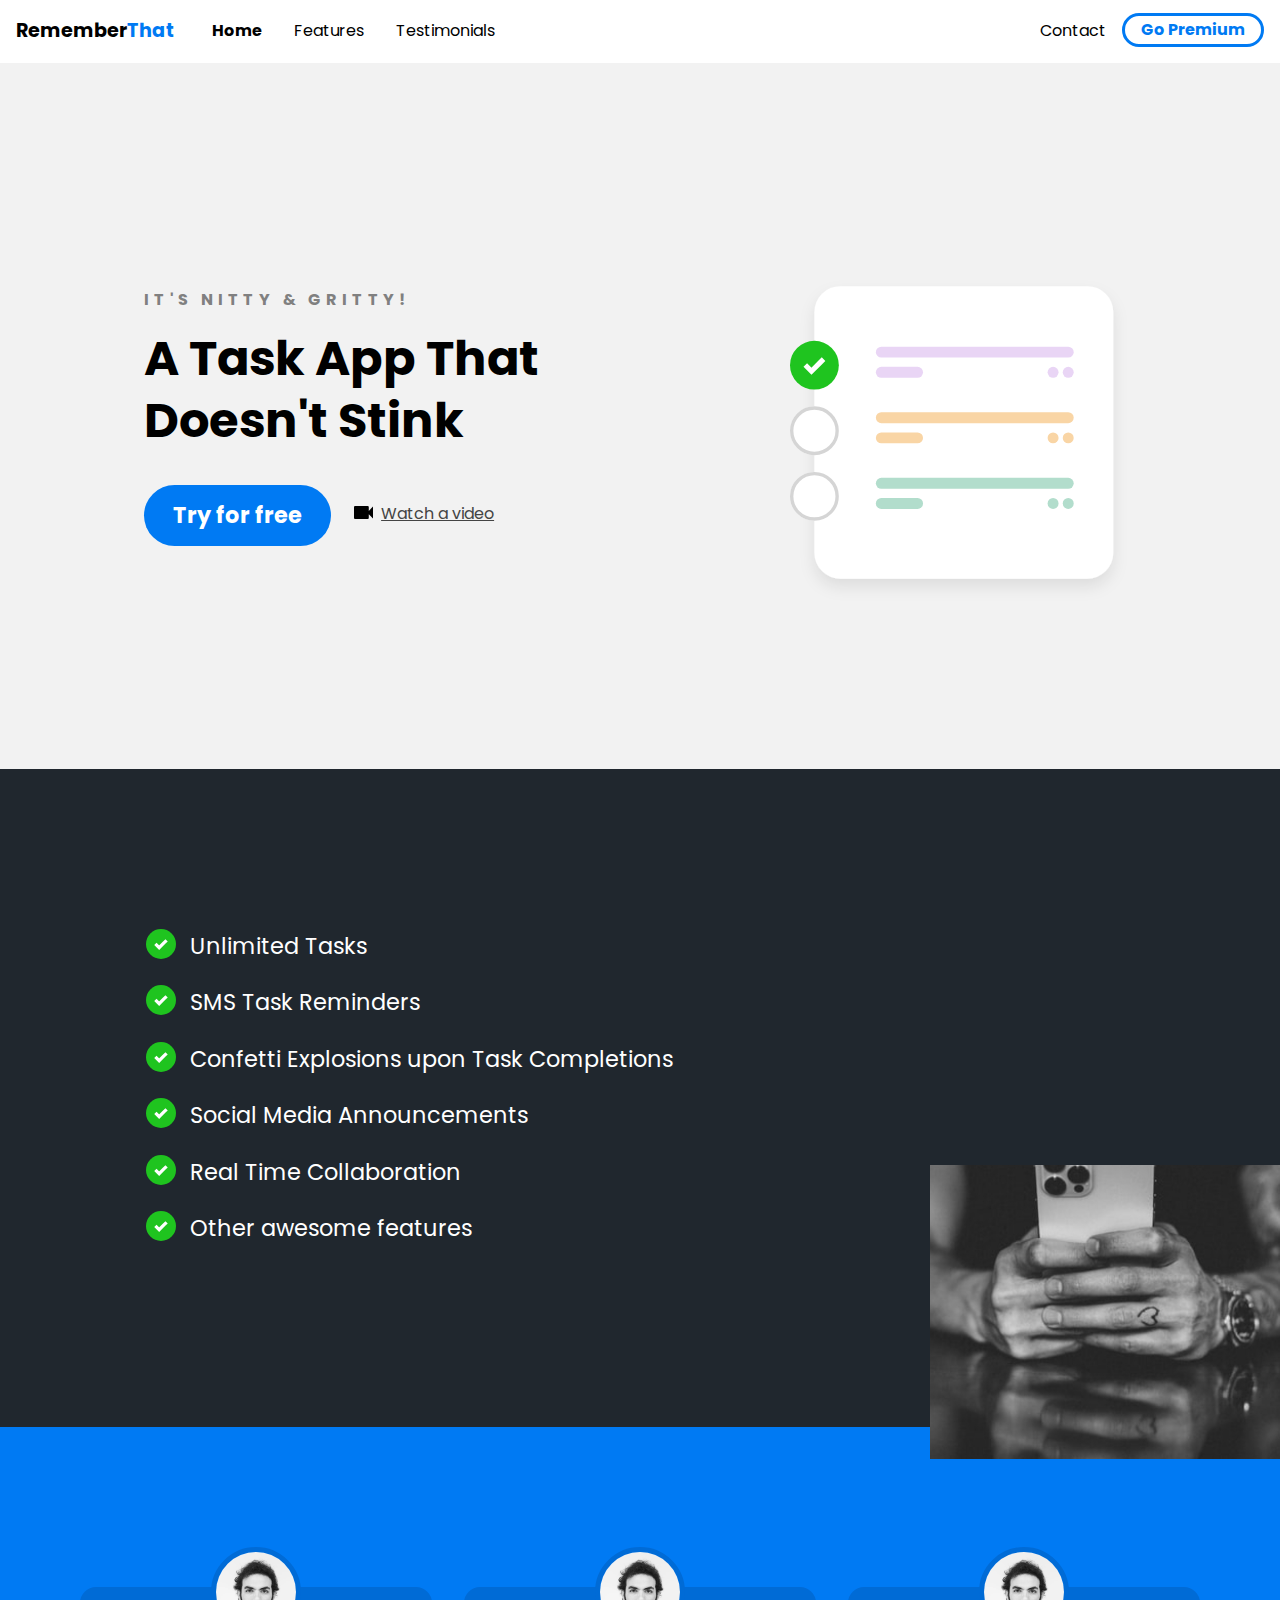
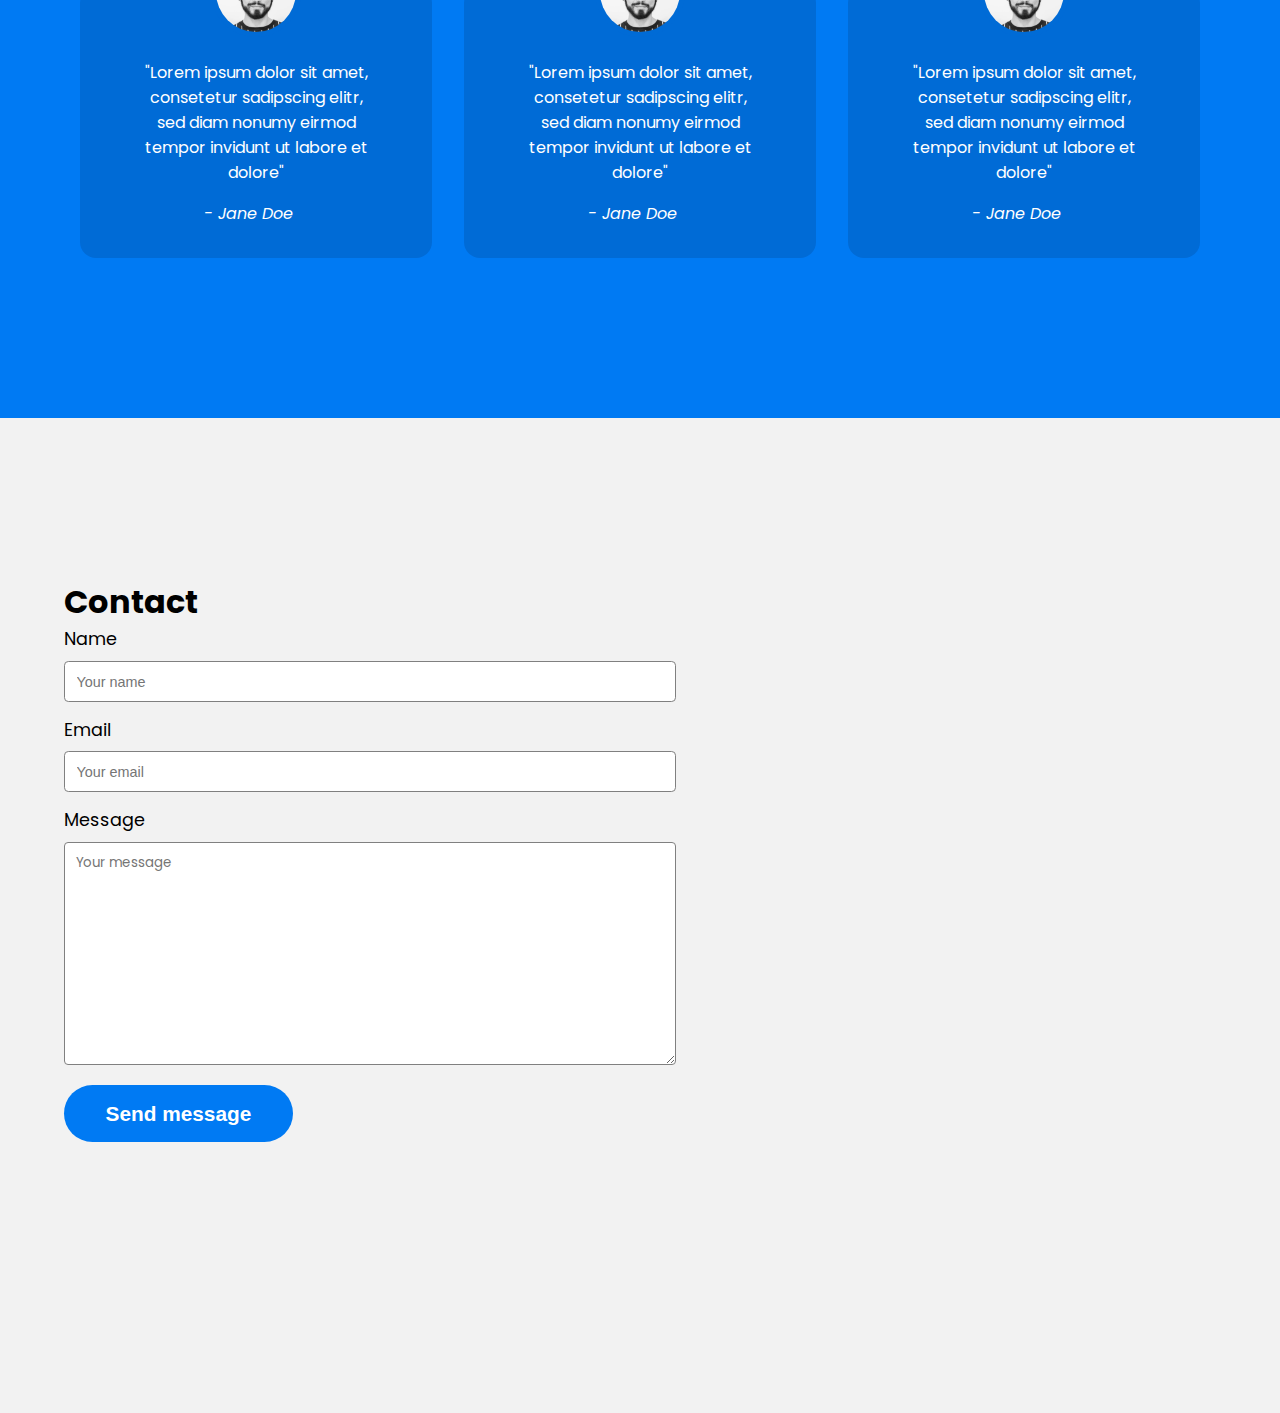
==== index.html @ ca116487 "Update src and href in html file" ====
<!DOCTYPE html>
<html lang="en">
  <head>
    <meta charset="UTF-8" />
    <meta http-equiv="X-UA-Compatible" content="IE=edge" />
    <meta name="viewport" content="width=device-width, initial-scale=1.0" />
    <title>JavaScript Simple Applications</title>
    <link rel="stylesheet" href="assets/css/style.css" />
  </head>
  <body>
    <div class="navbar">
      <div class="container">
        <a href="#" class="logo">Remember<span>That</span></a>

        <img
          src="assets/icons/menu.svg"
          alt="menu"
          id="mobile-cta"
          class="mobile-menu"
        />

        <nav>
          <img
            src="assets/icons/exit.svg"
            alt="close"
            id="mobile-exit"
            class="mobile-menu-exit"
          />

          <ul class="primary-nav">
            <li class="current"><a href="#">Home</a></li>
            <li><a href="#features">Features</a></li>
            <li><a href="#testimonials">Testimonials</a></li>
          </ul>

          <ul class="secondary-nav">
            <li><a href="#contact">Contact</a></li>
            <li class="go-premium-cta"><a href="#">Go Premium</a></li>
          </ul>
        </nav>
      </div>
    </div>

    <section class="hero">
      <div class="container">
        <div class="left-col">
          <p class="subhead">It's Nitty &amp; Gritty!</p>
          <h1>A Task App That Doesn't Stink</h1>

          <div class="hero-cta">
            <a href="#" class="primary-cta">Try for free</a>
            <a href="#" class="watch-video-cta">
              <img src="assets/icons/watch.svg" alt="Watch a video" />Watch a
              video
            </a>
          </div>
        </div>

        <img
          src="assets/icons/illustration.svg"
          alt="Illustration"
          class="hero-img"
        />
      </div>
    </section>

    <section class="features-section" id="features">
      <div class="container">
        <ul class="features-list">
          <li>Unlimited Tasks</li>
          <li>SMS Task Reminders</li>
          <li>Confetti Explosions upon Task Completions</li>
          <li>Social Media Announcements</li>
          <li>Real Time Collaboration</li>
          <li>Other awesome features</li>
        </ul>

        <img src="assets/images/holding-phone.jpg" alt="Man holding phone" />
      </div>
    </section>

    <section class="testimonials-section" id="testimonials">
      <div class="container">
        <ul>
          <li>
            <img src="assets/images/person.jpg" alt="Person" />
            <blockquote>
              "Lorem ipsum dolor sit amet, consetetur sadipscing elitr, sed diam
              nonumy eirmod tempor invidunt ut labore et dolore"
            </blockquote>
            <cite>- Jane Doe</cite>
          </li>
          <li>
            <img src="assets/images/person.jpg" alt="Person" />
            <blockquote>
              "Lorem ipsum dolor sit amet, consetetur sadipscing elitr, sed diam
              nonumy eirmod tempor invidunt ut labore et dolore"
            </blockquote>
            <cite>- Jane Doe</cite>
          </li>
          <li>
            <img src="assets/images/person.jpg" alt="Person" />
            <blockquote>
              "Lorem ipsum dolor sit amet, consetetur sadipscing elitr, sed diam
              nonumy eirmod tempor invidunt ut labore et dolore"
            </blockquote>
            <cite>- Jane Doe</cite>
          </li>
        </ul>
      </div>
    </section>

    <section class="contact-section" id="contact">
      <div class="container">
        <div class="contact-left">
          <h2>Contact</h2>

          <form action="javascript:void(0)">
            <label for="name">Name</label>
            <input type="text" id="name" name="name" placeholder="Your name" />

            <label for="email">Email</label>
            <input
              type="email"
              id="email"
              name="email"
              placeholder="Your email"
            />

            <label for="message">Message</label>
            <textarea
              id="message"
              name="message"
              cols="30"
              rows="10"
              placeholder="Your message"
            ></textarea>

            <input
              type="submit"
              class="send-message-cta"
              value="Send message"
            />
          </form>
        </div>
        <div class="contact-right">
          <iframe
            src="https://www.google.com/maps/embed?pb=!1m18!1m12!1m3!1d63429.66620103052!2d106.92490069050626!3d-6.476750915799924!2m3!1f0!2f0!3f0!3m2!1i1024!2i768!4f13.1!3m3!1m2!1s0x2e69bfb4b9d3383b%3A0xae77319798b605c8!2sKelapa%20Nunggal%2C%20Kec.%20Klapanunggal%2C%20Kabupaten%20Bogor%2C%20Jawa%20Barat!5e0!3m2!1sid!2sid!4v1647933913876!5m2!1sid!2sid"
            width="600"
            height="450"
            style="border: 0"
            allowfullscreen=""
            loading="lazy"
          ></iframe>
        </div>
      </div>
    </section>

    <script>
      const mobileBtn = document.getElementById("mobile-cta"),
        nav = document.querySelector("nav"),
        mobileBtnExit = document.getElementById("mobile-exit");

      mobileBtn.addEventListener("click", () => {
        nav.classList.add("menu-btn");
      });
      mobileBtnExit.addEventListener("click", () => {
        nav.classList.remove("menu-btn");
      });
    </script>
  </body>
</html>
---- assets/css/style.css ----
@import url("https://fonts.googleapis.com/css2?family=Poppins:wght@400;700&display=swap");
:root {
  --primary-color: #007af3;
  --primary-bg: #f2f2f2;
  --secondary-bg: #20272e;
  --font-family: "Poppins", sans-serif;
}

body {
  background: var(--primary-bg);
  margin: 0;
  font-family: var(--font-family);
}

h2 {
  font-size: 2em;
  margin: 0;
}

a {
  color: #444444;
}

ul {
  list-style-type: none;
  padding: 0;
  margin: 0;
}

section {
  padding: 4em 1em;
}

iframe {
  width: 100%;
  height: 300px;
}

.navbar {
  background: white;
  padding: 1em;
}

.navbar .container {
  display: -webkit-box;
  display: -ms-flexbox;
  display: flex;
  place-content: space-between;
}

.navbar .logo {
  text-decoration: none;
  font-weight: bold;
  color: black;
  font-size: 1.2em;
}

.navbar .logo span {
  color: var(--primary-color);
}

.navbar nav {
  display: none;
  position: fixed;
  z-index: 9999;
  width: 66%;
  right: 0;
  top: 0;
  background: var(--secondary-bg);
  height: 100vh;
  padding: 1em;
}

.navbar nav ul.primary-nav {
  margin-top: 5em;
}

.navbar nav li a {
  color: white;
  text-decoration: none;
  display: block;
  padding: 0.5em;
  font-size: 1.2em;
  text-align: right;
}

.navbar nav li a:hover {
  font-weight: bold;
}

.navbar nav.menu-btn {
  display: block;
}

.navbar .mobile-menu {
  cursor: pointer;
}

.navbar .mobile-menu-exit {
  float: right;
  cursor: pointer;
}

.hero {
  text-align: center;
}

.left-col .subhead {
  text-transform: uppercase;
  font-weight: bold;
  color: gray;
  letter-spacing: 0.3em;
  font-size: 0.9em;
}

.left-col h1 {
  font-size: 2em;
  line-height: 1.3em;
  margin-top: 0.2em;
}

.left-col .primary-cta {
  background: var(--primary-color);
  color: white;
  text-decoration: none;
  padding: 0.6em 1.3em;
  font-size: 1.2em;
  font-weight: bold;
  border-radius: 5em;
  display: inline-block;
}

.left-col .watch-video-cta {
  display: block;
  margin-top: 1em;
}

.left-col .watch-video-cta img {
  margin-right: 0.5em;
  height: 13px;
}

.hero-img {
  width: 70%;
  margin-top: 3em;
}

section.features-section {
  background: var(--secondary-bg);
  color: white;
}

ul.features-list {
  margin: 0;
  padding-left: 0.1em;
  display: -ms-grid;
  display: grid;
  -ms-grid-columns: (minmax(15rem, 1fr))[auto-fit];
      grid-template-columns: repeat(auto-fit, minmax(15rem, 1fr));
}

ul.features-list li {
  font-size: 1em;
  margin-bottom: 1em;
  margin-left: 2em;
  position: relative;
}

ul.features-list li::before {
  content: "";
  left: -2em;
  position: absolute;
  width: 15px;
  height: 15px;
  background-image: url("../icons/bullet.svg");
  background-size: contain;
  margin-right: 0.5em;
  margin-top: 0.25em;
}

.features-section img {
  display: none;
}

.testimonials-section {
  background: var(--primary-color);
  color: white;
}

.testimonials-section li {
  background: #006bd6;
  text-align: center;
  padding: 2em 1em;
  width: 80%;
  margin: 0 auto 5em auto;
  border-radius: 1em;
  font-size: 0.9em;
}

.testimonials-section li blockquote {
  margin: 0;
}

.testimonials-section li cite {
  margin-left: -1em;
}

.testimonials-section li img {
  width: 5em;
  height: 5em;
  border: 5px solid #006bd6;
  border-radius: 50%;
  margin-top: -4.5em;
}

.testimonials-section li:first-child {
  margin-top: 2em;
}

.testimonials-section li:last-child {
  margin-bottom: 0;
}

label {
  display: block;
  font-size: 1em;
  margin-bottom: 0.5em;
}

input,
textarea {
  width: 100%;
  padding: 0.8em;
  margin-bottom: 1em;
  border-radius: 0.3em;
  border: 1px solid gray;
  -webkit-box-sizing: border-box;
          box-sizing: border-box;
}

textarea {
  font-family: var(--font-family);
}

input[type="submit"] {
  background: var(--primary-color);
  color: white;
  cursor: pointer;
  font-weight: bold;
  font-size: 1.1em;
  border: none;
  margin-bottom: 5em;
  border-radius: 5em;
  display: inline-block;
  padding: 0.8em 2em;
  width: 100%;
}

@media only screen and (min-width: 281px) {
  section {
    padding: 5em 2em;
  }
  .left-col .subhead {
    font-size: 1em;
  }
  .left-col h1 {
    font-size: 2.5em;
  }
  .left-col .primary-cta {
    font-size: 1.4em;
  }
  ul.features-list li {
    font-size: 1.1em;
  }
  ul.features-list li::before {
    width: 20px;
    height: 20px;
  }
  label {
    font-size: 1.1em;
  }
  input {
    font-size: 0.9em;
  }
  input[type="submit"] {
    font-size: 1.3em;
  }
}

@media only screen and (min-width: 768px) {
  .mobile-menu,
  .mobile-menu-exit {
    display: none;
  }
  .navbar .container {
    display: -ms-grid;
    display: grid;
    -ms-grid-columns: 180px auto;
        grid-template-columns: 180px auto;
    -webkit-box-pack: unset;
        -ms-flex-pack: unset;
            justify-content: unset;
  }
  .navbar nav {
    display: -webkit-box;
    display: -ms-flexbox;
    display: flex;
    -webkit-box-pack: justify;
        -ms-flex-pack: justify;
            justify-content: space-between;
    background: none;
    position: unset;
    height: auto;
    width: 100%;
    padding: 0;
  }
  .navbar nav ul {
    display: -webkit-box;
    display: -ms-flexbox;
    display: flex;
  }
  .navbar nav li a {
    color: black;
    font-size: 1em;
    padding: 0.1em 1em;
  }
  .navbar nav ul.primary-nav {
    margin: 0;
  }
  .navbar nav li.current a {
    font-weight: bold;
  }
  .navbar nav li.go-premium-cta a {
    color: var(--primary-color);
    border: 3px solid var(--primary-color);
    font-weight: bold;
    border-radius: 5em;
    margin-top: -0.2em;
  }
  .navbar nav li.go-premium-cta a:hover {
    background: var(--primary-color);
    color: white;
  }
  ul.features-list li {
    margin-right: 0.5em;
  }
  .testimonials-section li {
    font-size: 1em;
  }
  .testimonials-section li blockquote {
    margin: 1em 2.5em;
  }
  input[type="submit"] {
    width: unset;
  }
}

@media only screen and (min-width: 1080px) {
  .container {
    margin: 0 auto;
  }
  section {
    padding: 10em 4em;
  }
  .hero .container {
    display: -webkit-box;
    display: -ms-flexbox;
    display: flex;
    -webkit-box-pack: justify;
        -ms-flex-pack: justify;
            justify-content: space-between;
    text-align: left;
  }
  .hero .container .left-col {
    margin: 3em 3em 0 5em;
  }
  .hero .container .left-col h1 {
    font-size: 3em;
    width: 90%;
  }
  .hero-img {
    width: 30%;
    margin-right: 5em;
  }
  .hero-cta {
    display: -webkit-box;
    display: -ms-flexbox;
    display: flex;
  }
  .primary-cta {
    margin-right: 1em;
  }
  ul.features-list {
    display: block;
    margin-left: 5em;
  }
  ul.features-list li {
    font-size: 1.4em;
  }
  ul.features-list li::before {
    width: 30px;
    height: 30px;
    margin-top: 0;
  }
  .features-section {
    position: relative;
  }
  .features-section img {
    display: block;
    position: absolute;
    right: 0;
    width: 350px;
    bottom: -2em;
  }
  .testimonials-section ul {
    display: -webkit-box;
    display: -ms-flexbox;
    display: flex;
  }
  .testimonials-section ul li {
    margin: 0 1em !important;
  }
  .contact-section {
    position: relative;
  }
  .contact-section .container {
    display: -webkit-box;
    display: -ms-flexbox;
    display: flex;
  }
  .contact-right {
    position: absolute;
    right: 0;
    top: 0;
    width: 45%;
    height: 100%;
  }
  .contact-right iframe {
    height: 100%;
  }
}

@media only screen and (min-width: 1450px) {
  .container {
    width: 1080px;
  }
  .features-section::before {
    content: "";
    position: absolute;
    height: 20em;
    width: 10%;
    background: var(--primary-color);
    top: -4em;
    left: 0;
  }
  .features-section::after {
    content: "";
    position: absolute;
    height: 20em;
    width: 200px;
    background: url("../icons/dots.svg") no-repeat;
    left: 4.5em;
    top: 2em;
  }
}
/*# sourceMappingURL=style.css.map */
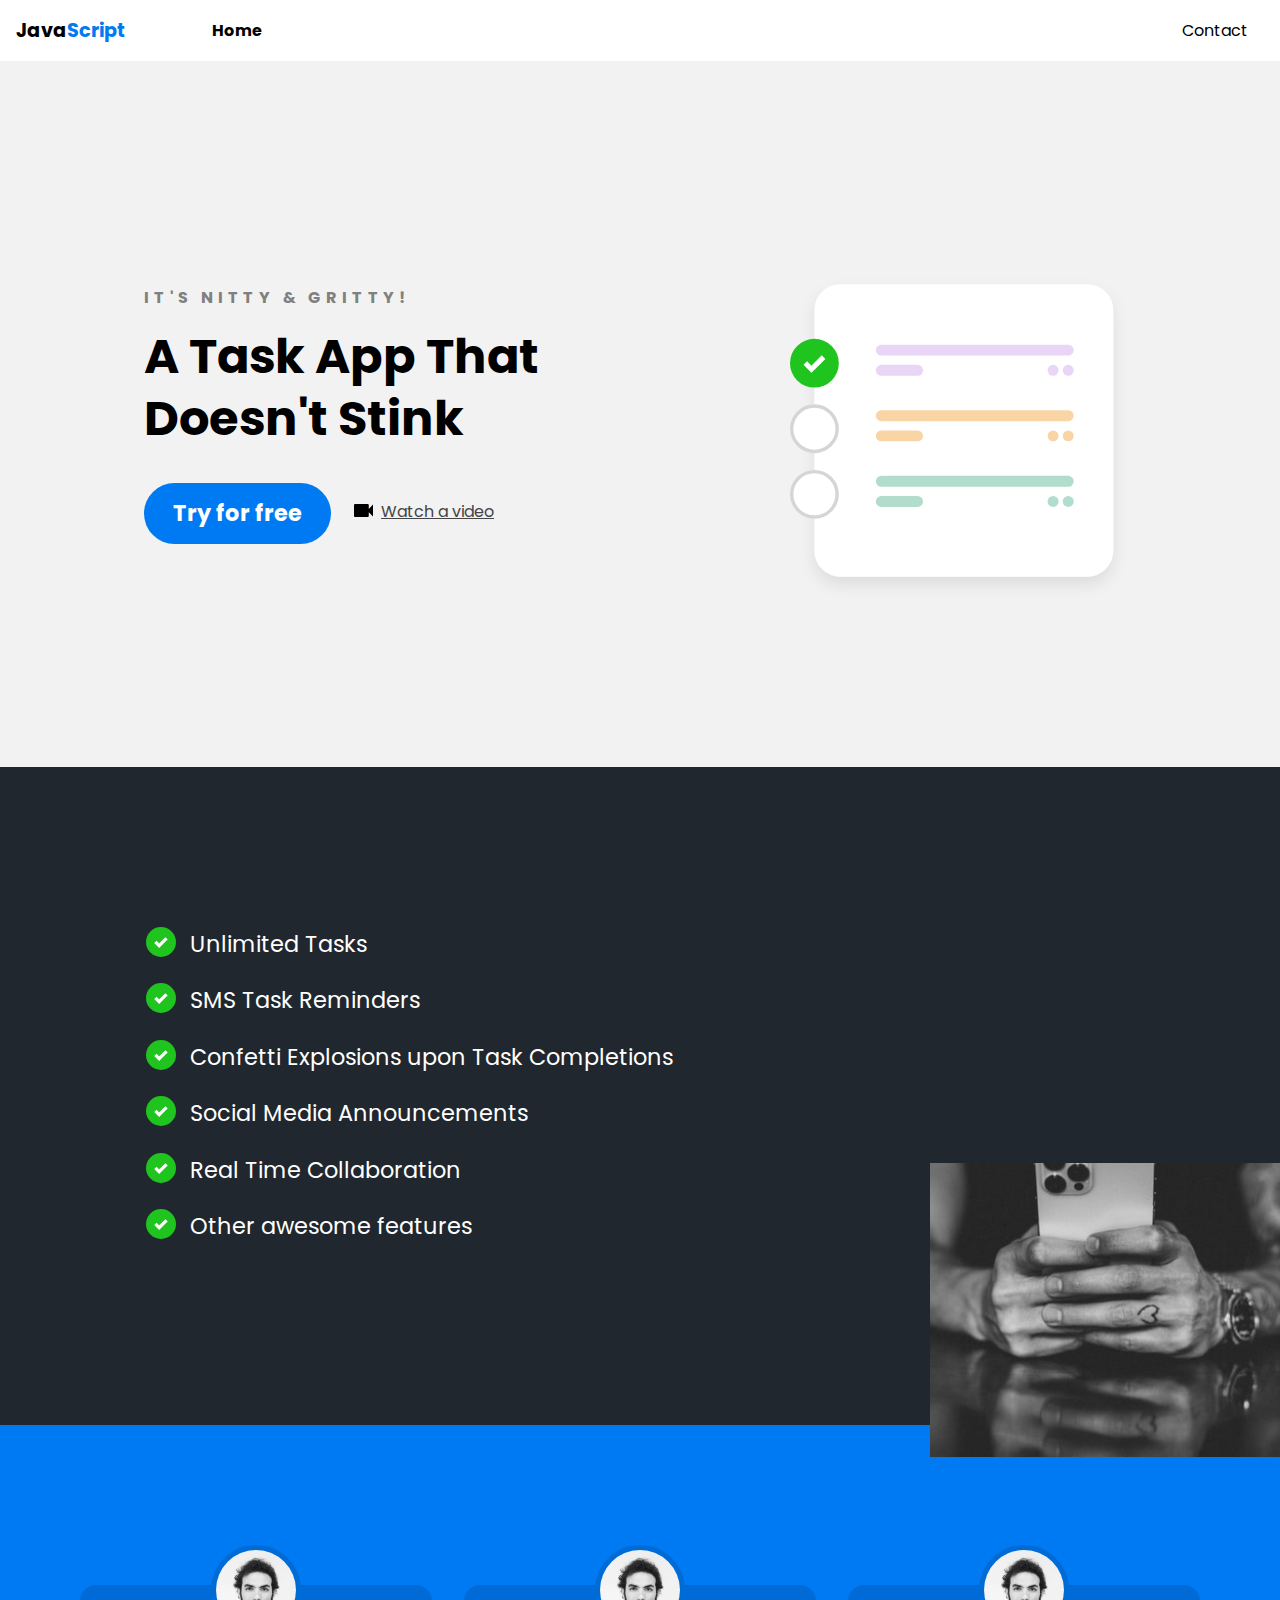
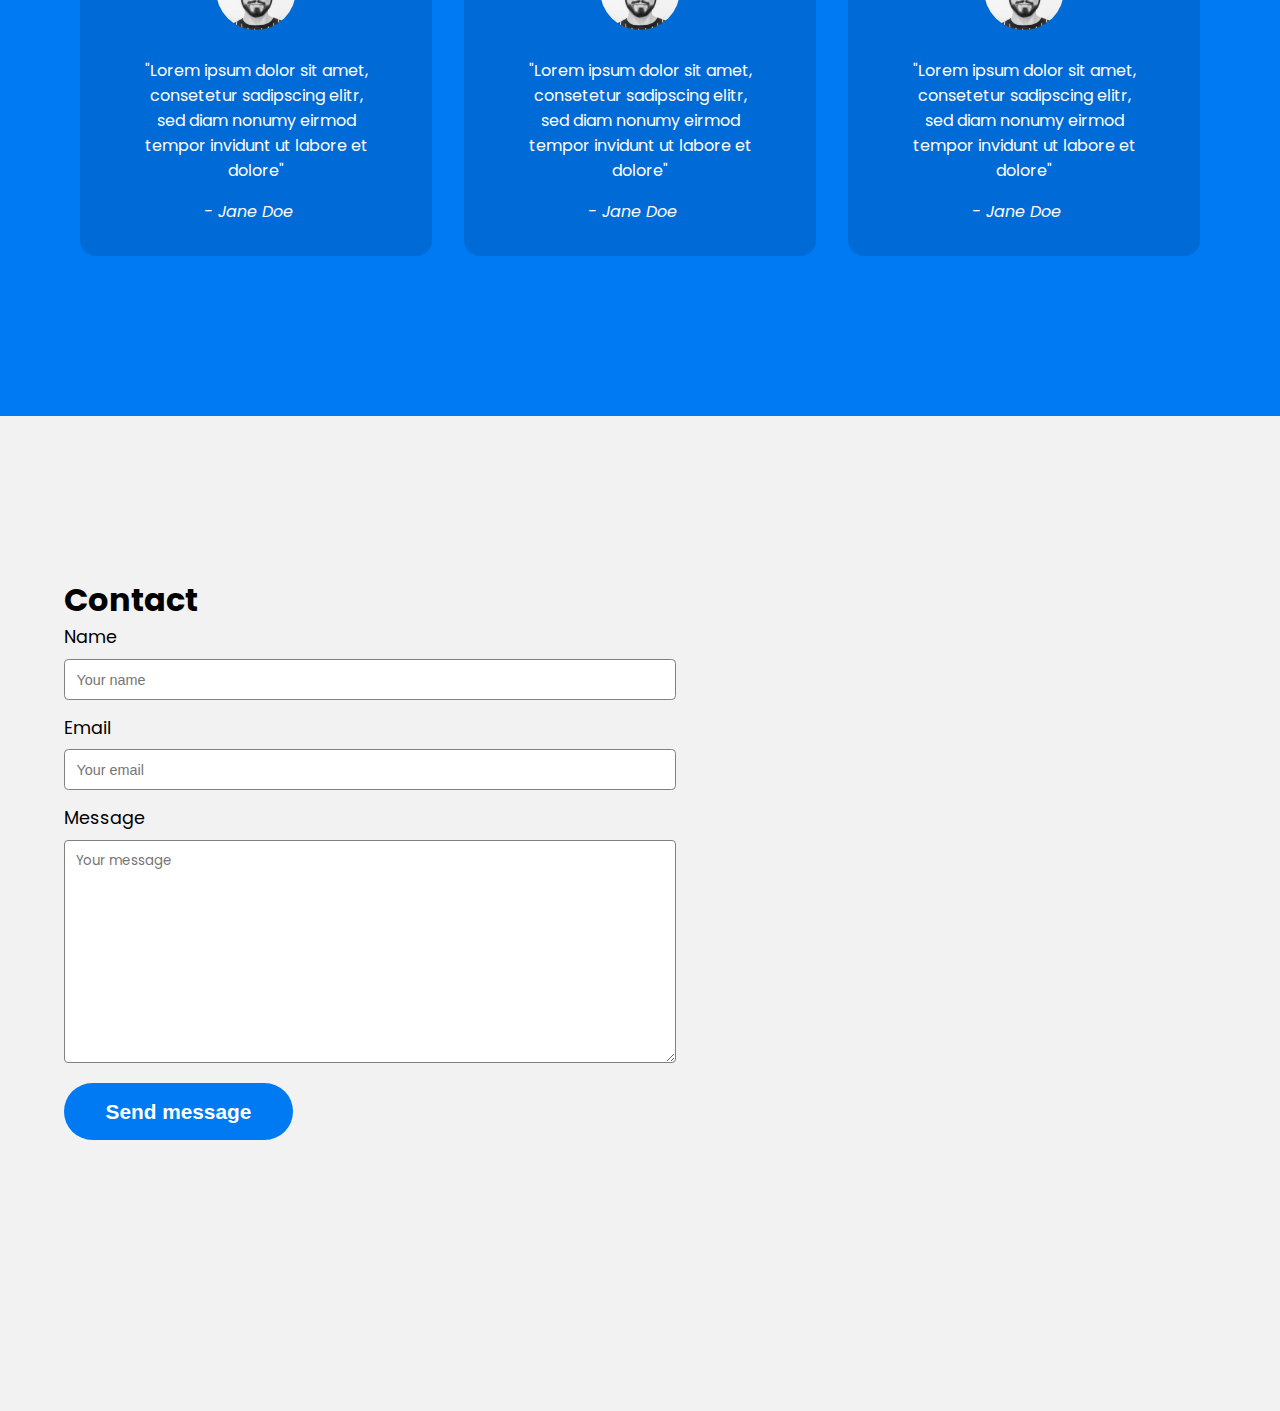
==== commit 75cfa640: "Update navbar component" ====
--- a/index.html
+++ b/index.html
@@ -4,13 +4,22 @@
     <meta charset="UTF-8" />
     <meta http-equiv="X-UA-Compatible" content="IE=edge" />
     <meta name="viewport" content="width=device-width, initial-scale=1.0" />
-    <title>JavaScript Simple Applications</title>
+    <meta name="author" content="Muhammad (Ravie) Haryansyah, study-hary-id" />
+    <meta
+      name="generator"
+      content="Muhammad (Ravie) Haryansyah, study-hary-id"
+    />
+    <meta
+      name="description"
+      content="LIst of simple frontend applications using vanilla JavaScript, include navbar, sidebar, and common components on the web."
+    />
+    <title>JavaScript Projects | Simple Applications</title>
     <link rel="stylesheet" href="assets/css/style.css" />
   </head>
   <body>
     <div class="navbar">
       <div class="container">
-        <a href="#" class="logo">Remember<span>That</span></a>
+        <a href="#" class="logo">Java<span>Script</span></a>
 
         <img
           src="assets/icons/menu.svg"
@@ -29,13 +38,13 @@
 
           <ul class="primary-nav">
             <li class="current"><a href="#">Home</a></li>
-            <li><a href="#features">Features</a></li>
-            <li><a href="#testimonials">Testimonials</a></li>
+            <!-- <li><a href="#features">Features</a></li>
+            <li><a href="#testimonials">Testimonials</a></li> -->
           </ul>
 
           <ul class="secondary-nav">
             <li><a href="#contact">Contact</a></li>
-            <li class="go-premium-cta"><a href="#">Go Premium</a></li>
+            <!-- <li class="go-premium-cta"><a href="#">Go Premium</a></li> -->
           </ul>
         </nav>
       </div>
@@ -64,6 +73,8 @@
       </div>
     </section>
 
+    <!-- Warning: Section lacks heading. Consider using h2-h6 elements
+      to add identifying headings to all sections. -->
     <section class="features-section" id="features">
       <div class="container">
         <ul class="features-list">
@@ -79,6 +90,8 @@
       </div>
     </section>
 
+    <!-- Warning: Section lacks heading. Consider using h2-h6 elements
+      to add identifying headings to all sections. -->
     <section class="testimonials-section" id="testimonials">
       <div class="container">
         <ul>
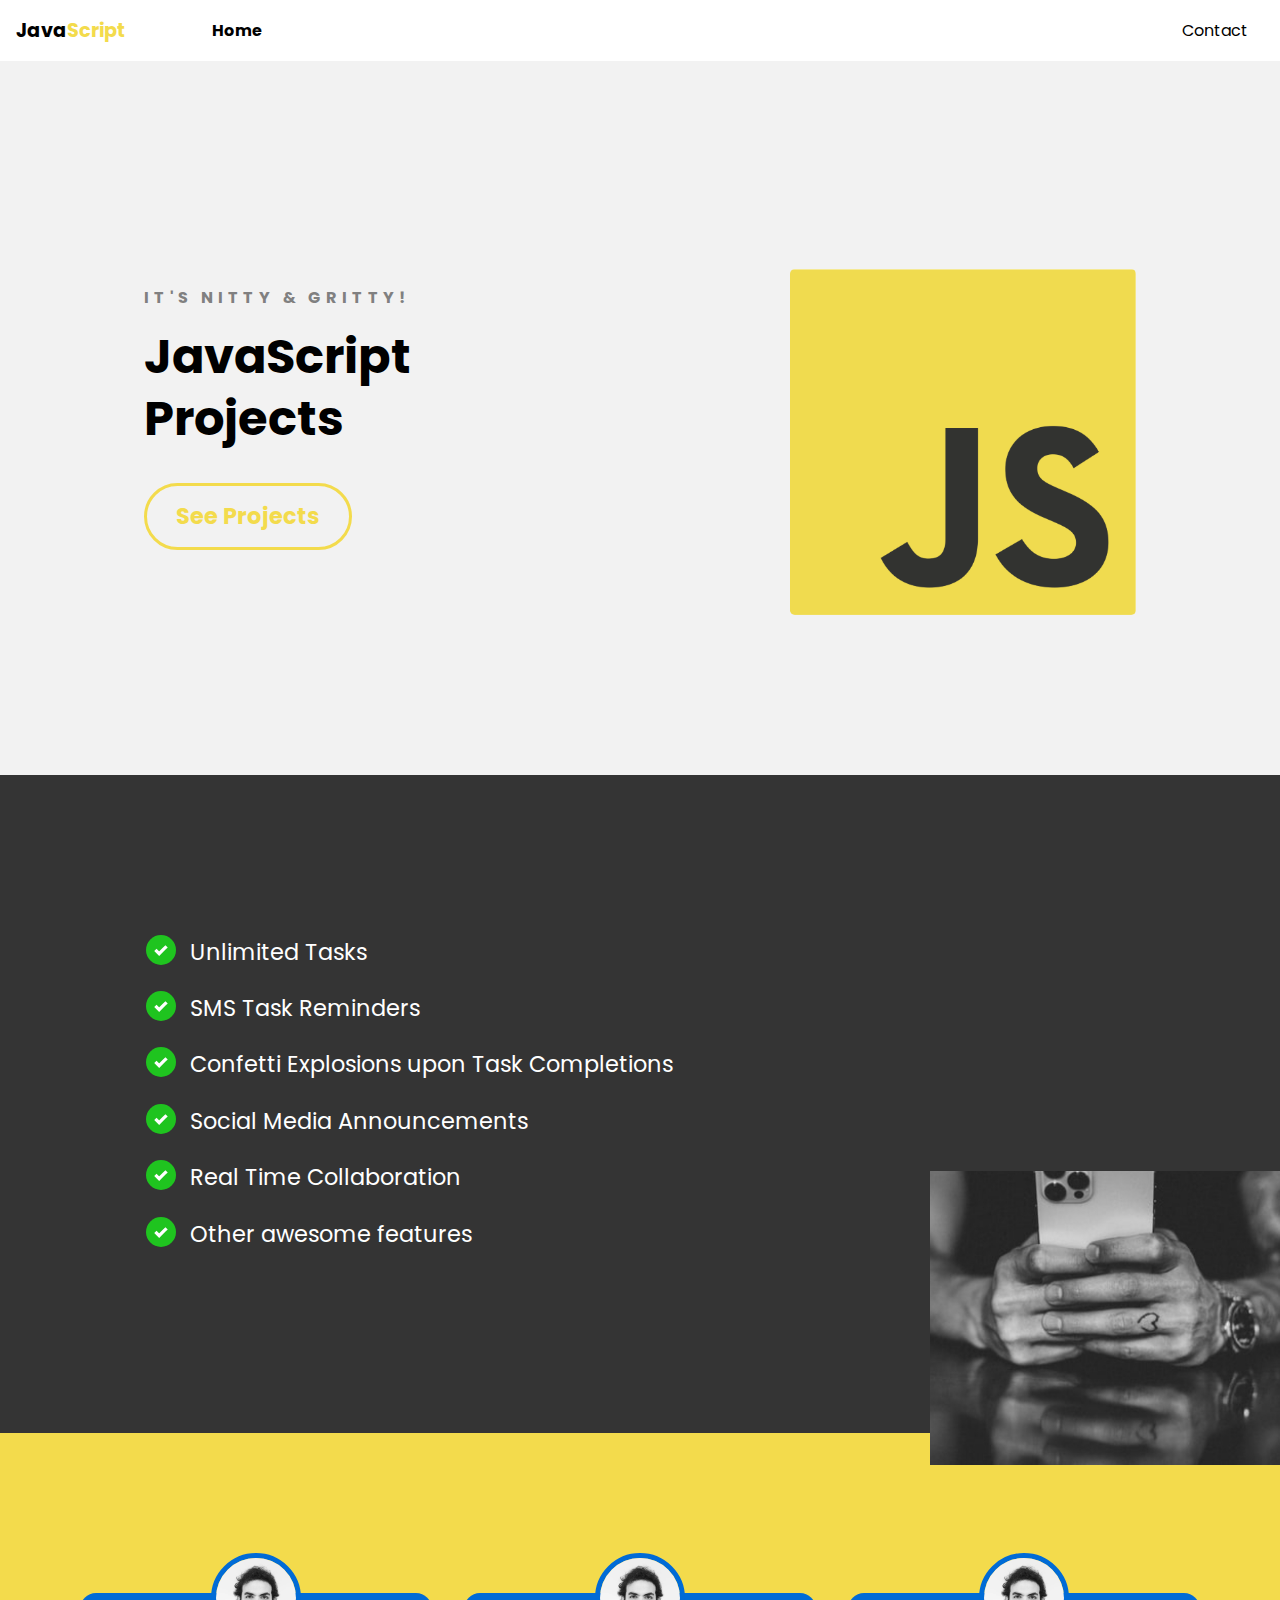
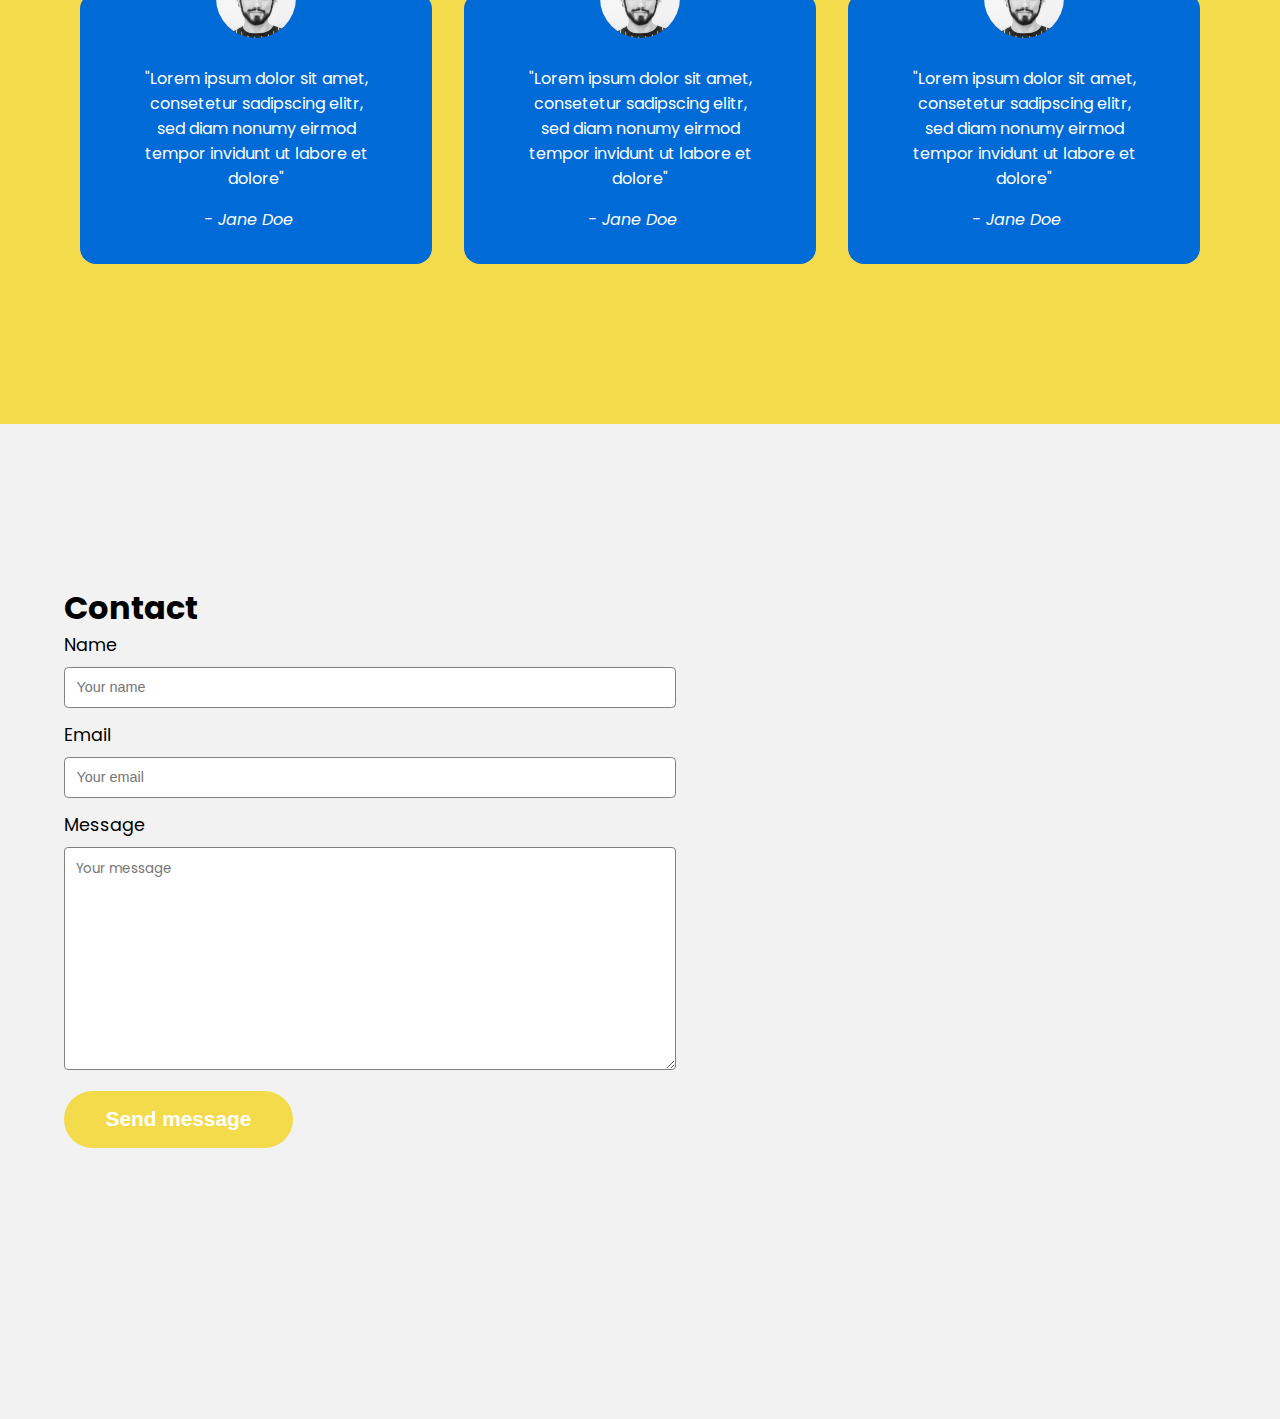
==== commit be1d6874: "Update some aspects hero section" ====
--- a/index.html
+++ b/index.html
@@ -54,20 +54,20 @@
       <div class="container">
         <div class="left-col">
           <p class="subhead">It's Nitty &amp; Gritty!</p>
-          <h1>A Task App That Doesn't Stink</h1>
+          <h1>JavaScript Projects</h1>
 
           <div class="hero-cta">
-            <a href="#" class="primary-cta">Try for free</a>
-            <a href="#" class="watch-video-cta">
+            <a href="#" class="primary-cta">See Projects</a>
+            <!-- <a href="#" class="watch-video-cta">
               <img src="assets/icons/watch.svg" alt="Watch a video" />Watch a
-              video
+              video -->
             </a>
           </div>
         </div>
 
         <img
-          src="assets/icons/illustration.svg"
-          alt="Illustration"
+          src="assets/images/javascript-logo-512.png"
+          alt="JavaScript logo"
           class="hero-img"
         />
       </div>
--- a/assets/css/style.css
+++ b/assets/css/style.css
@@ -1,8 +1,8 @@
 @import url("https://fonts.googleapis.com/css2?family=Poppins:wght@400;700&display=swap");
 :root {
-  --primary-color: #007af3;
+  --primary-color: #f3db4c;
   --primary-bg: #f2f2f2;
-  --secondary-bg: #20272e;
+  --secondary-bg: #343434;
   --font-family: "Poppins", sans-serif;
 }
 
@@ -120,14 +120,19 @@
 }
 
 .left-col .primary-cta {
-  background: var(--primary-color);
-  color: white;
   text-decoration: none;
   padding: 0.6em 1.3em;
   font-size: 1.2em;
   font-weight: bold;
   border-radius: 5em;
   display: inline-block;
+  color: var(--primary-color);
+  border: 3px solid var(--primary-color);
+}
+
+.left-col .primary-cta:hover {
+  background: var(--primary-color);
+  color: white;
 }
 
 .left-col .watch-video-cta {
@@ -143,6 +148,7 @@
 .hero-img {
   width: 70%;
   margin-top: 3em;
+  border-radius: 0.3em;
 }
 
 section.features-section {
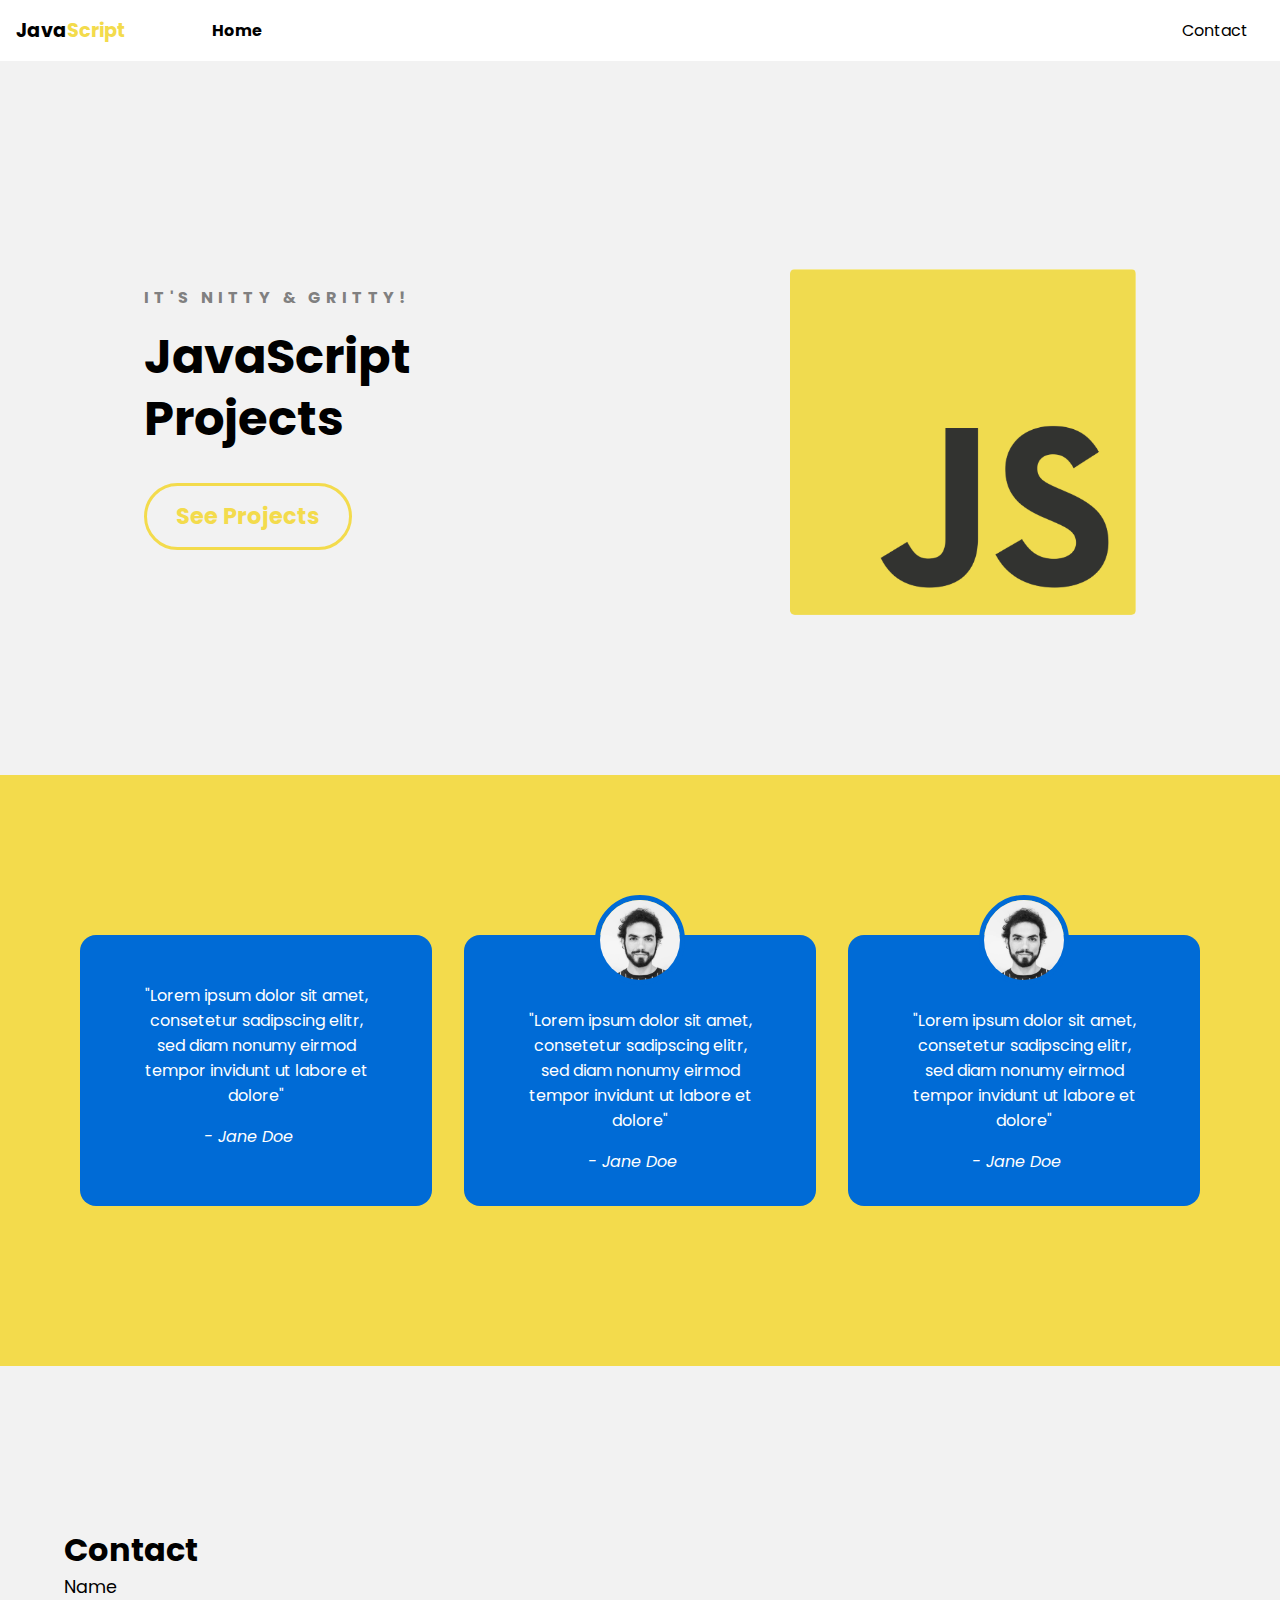
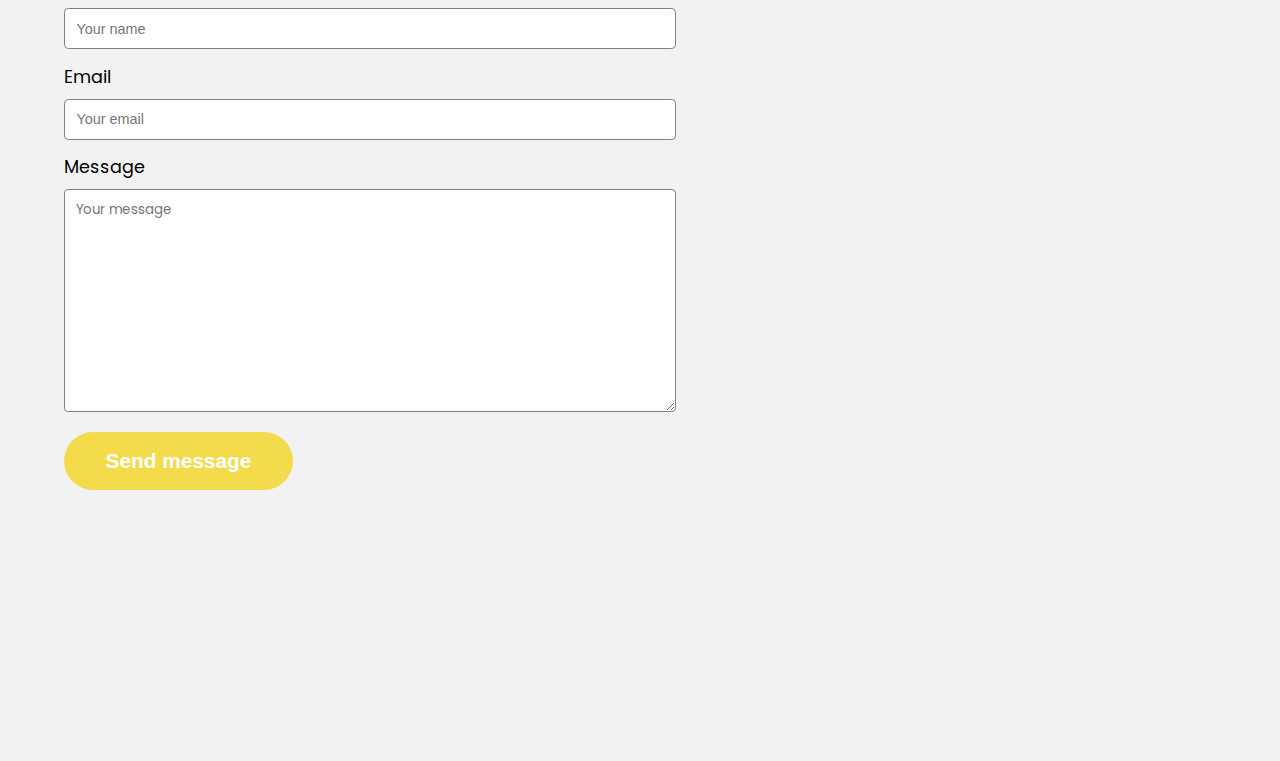
==== commit 6d0f0f5a: "Hide features-section" ====
--- a/index.html
+++ b/index.html
@@ -75,7 +75,7 @@
 
     <!-- Warning: Section lacks heading. Consider using h2-h6 elements
       to add identifying headings to all sections. -->
-    <section class="features-section" id="features">
+    <!-- <section class="features-section" id="features">
       <div class="container">
         <ul class="features-list">
           <li>Unlimited Tasks</li>
@@ -88,7 +88,7 @@
 
         <img src="assets/images/holding-phone.jpg" alt="Man holding phone" />
       </div>
-    </section>
+    </section> -->
 
     <!-- Warning: Section lacks heading. Consider using h2-h6 elements
       to add identifying headings to all sections. -->
@@ -96,7 +96,7 @@
       <div class="container">
         <ul>
           <li>
-            <img src="assets/images/person.jpg" alt="Person" />
+            <!-- <img src="assets/images/person.jpg" alt="Person" /> -->
             <blockquote>
               "Lorem ipsum dolor sit amet, consetetur sadipscing elitr, sed diam
               nonumy eirmod tempor invidunt ut labore et dolore"
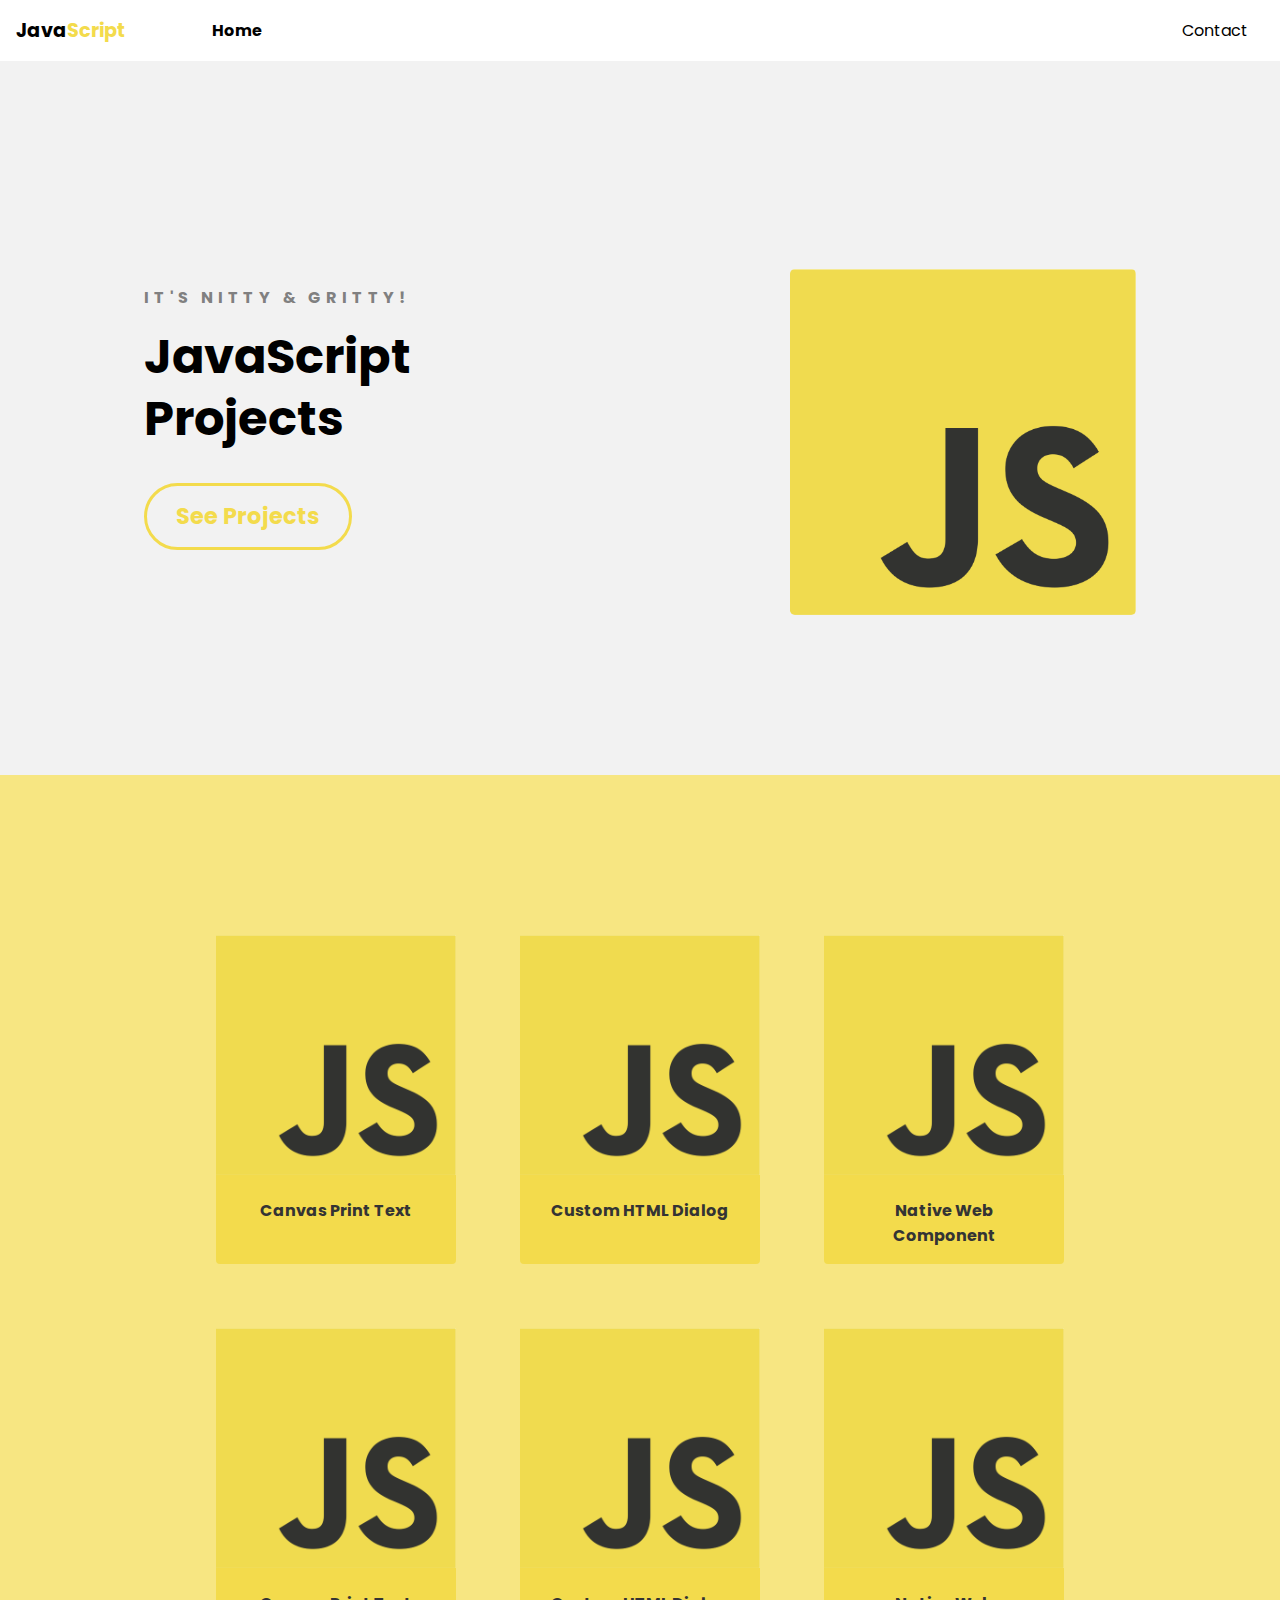
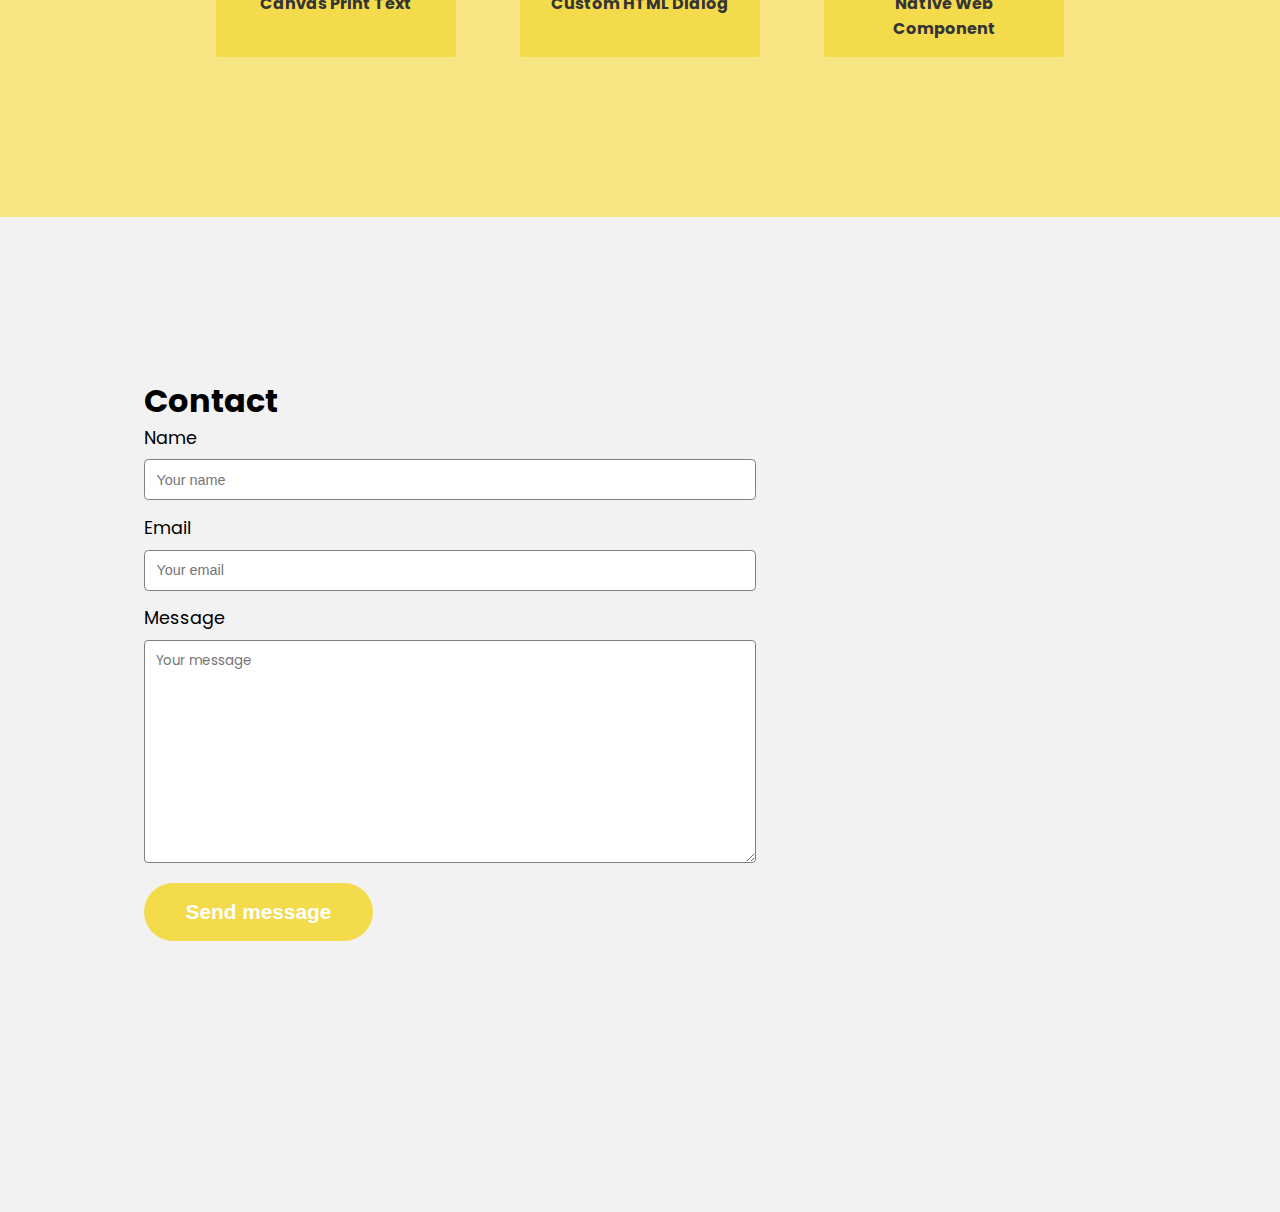
==== commit a1cd7f01: "Update list projects on testimonials" ====
--- a/index.html
+++ b/index.html
@@ -57,11 +57,11 @@
           <h1>JavaScript Projects</h1>
 
           <div class="hero-cta">
-            <a href="#" class="primary-cta">See Projects</a>
+            <a href="#testimonials" class="primary-cta">See Projects</a>
             <!-- <a href="#" class="watch-video-cta">
               <img src="assets/icons/watch.svg" alt="Watch a video" />Watch a
-              video -->
-            </a>
+              video
+            </a> -->
           </div>
         </div>
 
@@ -95,29 +95,69 @@
     <section class="testimonials-section" id="testimonials">
       <div class="container">
         <ul>
-          <li>
-            <!-- <img src="assets/images/person.jpg" alt="Person" /> -->
-            <blockquote>
-              "Lorem ipsum dolor sit amet, consetetur sadipscing elitr, sed diam
-              nonumy eirmod tempor invidunt ut labore et dolore"
-            </blockquote>
-            <cite>- Jane Doe</cite>
-          </li>
-          <li>
+          <!-- Old card view box -->
+          <!-- <li>
             <img src="assets/images/person.jpg" alt="Person" />
             <blockquote>
               "Lorem ipsum dolor sit amet, consetetur sadipscing elitr, sed diam
               nonumy eirmod tempor invidunt ut labore et dolore"
             </blockquote>
             <cite>- Jane Doe</cite>
-          </li>
-          <li>
-            <img src="assets/images/person.jpg" alt="Person" />
-            <blockquote>
-              "Lorem ipsum dolor sit amet, consetetur sadipscing elitr, sed diam
-              nonumy eirmod tempor invidunt ut labore et dolore"
-            </blockquote>
-            <cite>- Jane Doe</cite>
+          </li> -->
+
+          <li>
+            <div class="header">
+              <img
+                src="assets/images/javascript-logo-512.png"
+                alt="JavaScript logo"
+              />
+            </div>
+            <div class="footer">Canvas Print Text</div>
+          </li>
+          <li>
+            <div class="header">
+              <img
+                src="assets/images/javascript-logo-512.png"
+                alt="JavaScript logo"
+              />
+            </div>
+            <div class="footer">Custom HTML Dialog</div>
+          </li>
+          <li>
+            <div class="header">
+              <img
+                src="assets/images/javascript-logo-512.png"
+                alt="JavaScript logo"
+              />
+            </div>
+            <div class="footer">Native Web Component</div>
+          </li>
+          <li>
+            <div class="header">
+              <img
+                src="assets/images/javascript-logo-512.png"
+                alt="JavaScript logo"
+              />
+            </div>
+            <div class="footer">Canvas Print Text</div>
+          </li>
+          <li>
+            <div class="header">
+              <img
+                src="assets/images/javascript-logo-512.png"
+                alt="JavaScript logo"
+              />
+            </div>
+            <div class="footer">Custom HTML Dialog</div>
+          </li>
+          <li>
+            <div class="header">
+              <img
+                src="assets/images/javascript-logo-512.png"
+                alt="JavaScript logo"
+              />
+            </div>
+            <div class="footer">Native Web Component</div>
           </li>
         </ul>
       </div>
--- a/assets/css/style.css
+++ b/assets/css/style.css
@@ -1,6 +1,8 @@
 @import url("https://fonts.googleapis.com/css2?family=Poppins:wght@400;700&display=swap");
 :root {
   --primary-color: #f3db4c;
+  --primary-dark-color: #f3ca4c;
+  --primary-light-color: #f7e682;
   --primary-bg: #f2f2f2;
   --secondary-bg: #343434;
   --font-family: "Poppins", sans-serif;
@@ -189,38 +191,38 @@
 }
 
 .testimonials-section {
+  background: var(--primary-light-color);
+  color: var(--secondary-bg);
+}
+
+.testimonials-section li {
   background: var(--primary-color);
-  color: white;
-}
-
-.testimonials-section li {
-  background: #006bd6;
   text-align: center;
-  padding: 2em 1em;
   width: 80%;
+  -webkit-transition: -webkit-transform 0.2s;
+  transition: -webkit-transform 0.2s;
+  transition: transform 0.2s;
+  transition: transform 0.2s, -webkit-transform 0.2s;
   margin: 0 auto 5em auto;
-  border-radius: 1em;
+  border-radius: 0.25em;
   font-size: 0.9em;
-}
-
-.testimonials-section li blockquote {
-  margin: 0;
-}
-
-.testimonials-section li cite {
-  margin-left: -1em;
+  font-weight: bold;
 }
 
 .testimonials-section li img {
-  width: 5em;
-  height: 5em;
-  border: 5px solid #006bd6;
-  border-radius: 50%;
-  margin-top: -4.5em;
-}
-
-.testimonials-section li:first-child {
-  margin-top: 2em;
+  width: 100%;
+  height: 100%;
+}
+
+.testimonials-section li .footer {
+  text-align: center;
+  padding: 1rem 1.25rem;
+}
+
+.testimonials-section li:hover, .testimonials-section li:focus, .testimonials-section li:active {
+  transform: scale(1.1);
+  -ms-transform: scale(1.1);
+  -webkit-transform: scale(1.1);
 }
 
 .testimonials-section li:last-child {
@@ -350,11 +352,17 @@
   ul.features-list li {
     margin-right: 0.5em;
   }
+  .testimonials-section ul {
+    display: -ms-grid;
+    display: grid;
+    -ms-grid-columns: (minmax(15em, 1fr))[auto-fit];
+        grid-template-columns: repeat(auto-fit, minmax(15em, 1fr));
+    grid-gap: 2em;
+  }
   .testimonials-section li {
+    margin: 0;
+    width: 100%;
     font-size: 1em;
-  }
-  .testimonials-section li blockquote {
-    margin: 1em 2.5em;
   }
   input[type="submit"] {
     width: unset;
@@ -422,8 +430,15 @@
     display: -webkit-box;
     display: -ms-flexbox;
     display: flex;
+    -ms-flex-wrap: wrap;
+        flex-wrap: wrap;
+    -webkit-box-pack: center;
+        -ms-flex-pack: center;
+            justify-content: center;
+    row-gap: 4em;
   }
   .testimonials-section ul li {
+    width: 15em;
     margin: 0 1em !important;
   }
   .contact-section {
@@ -433,6 +448,9 @@
     display: -webkit-box;
     display: -ms-flexbox;
     display: flex;
+  }
+  .contact-left {
+    margin-left: 5em;
   }
   .contact-right {
     position: absolute;
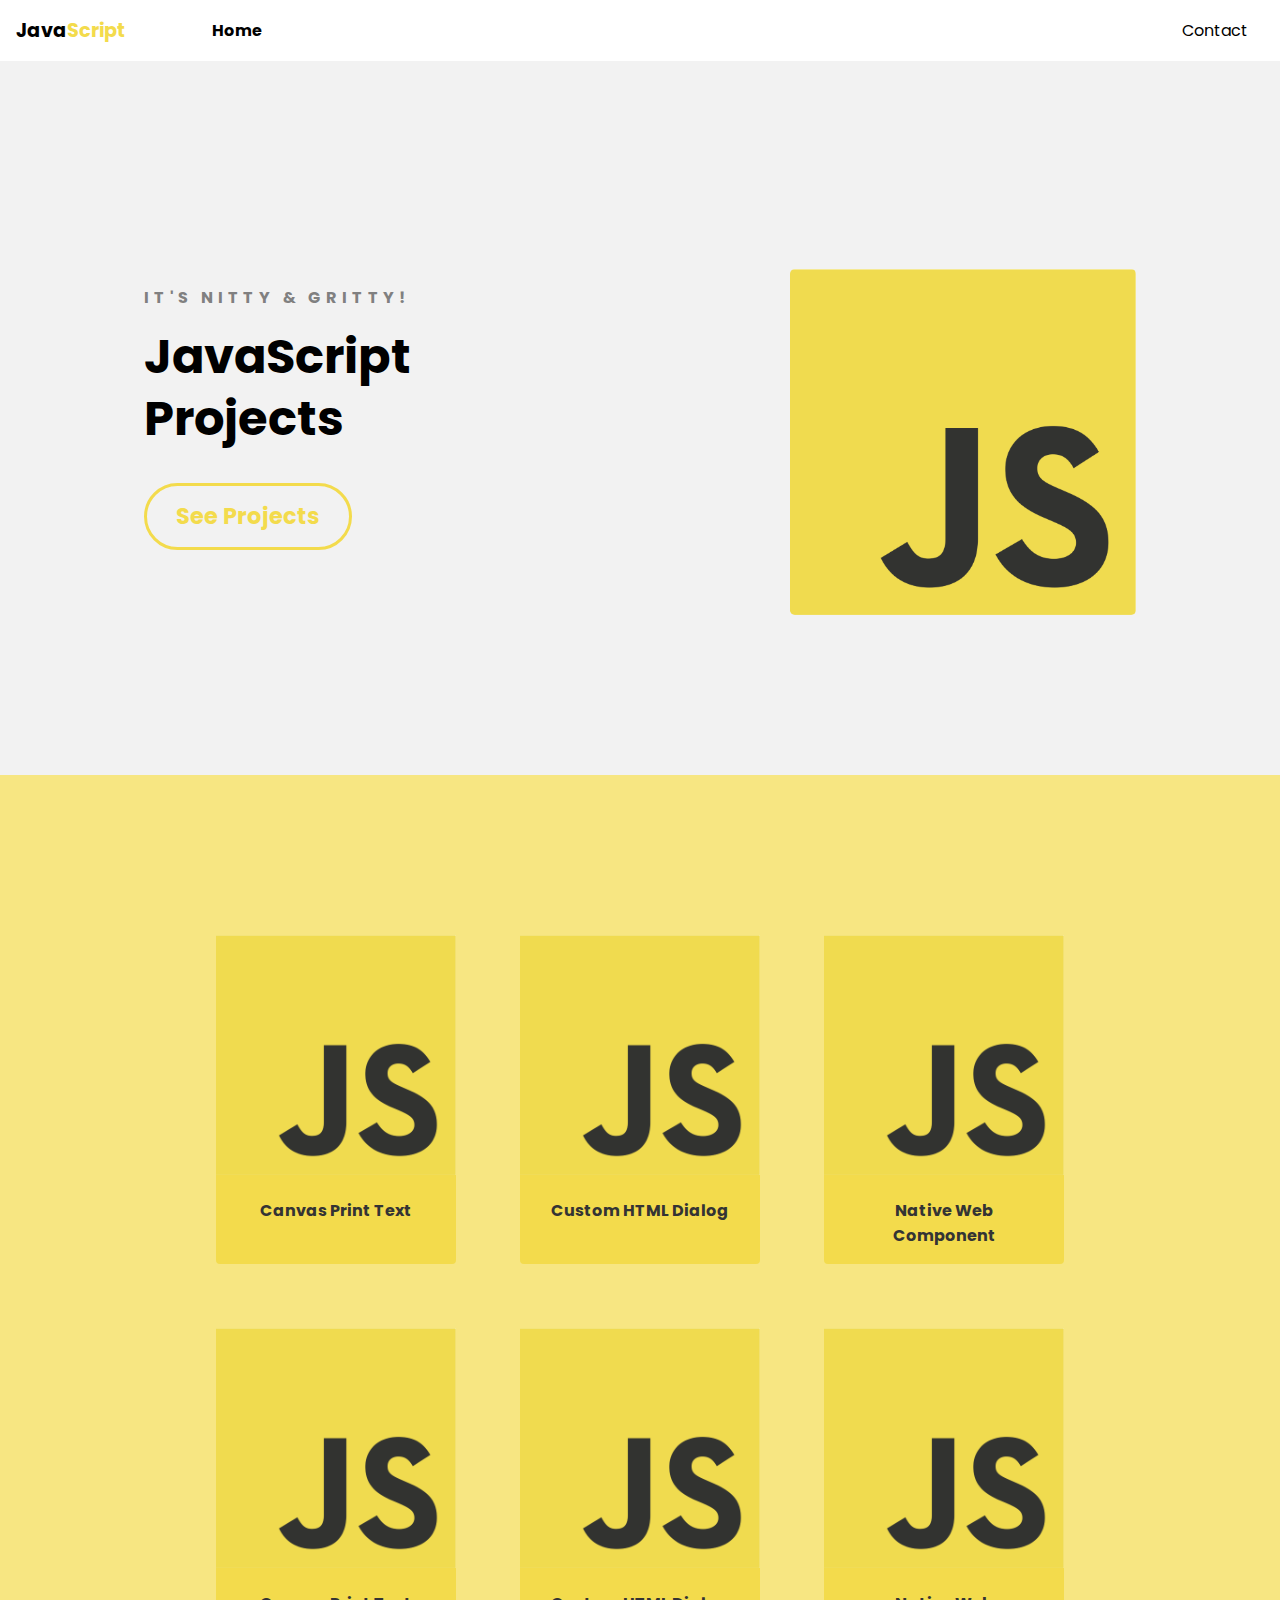
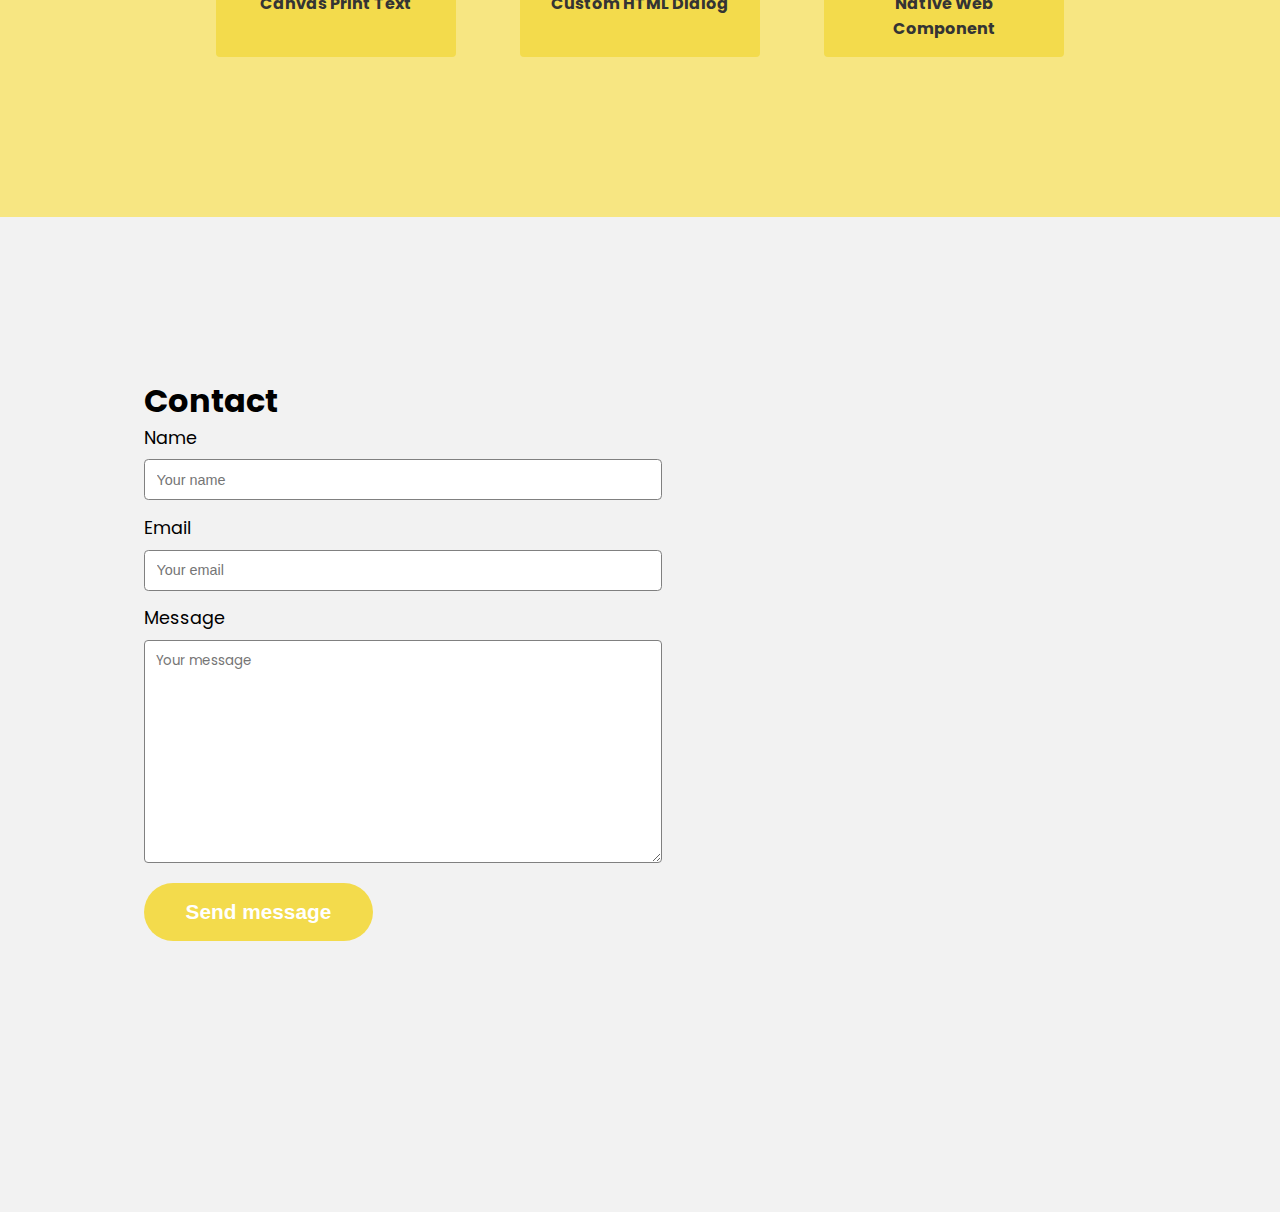
==== commit cba1866c: "Add favicon to website" ====
--- a/index.html
+++ b/index.html
@@ -14,6 +14,7 @@
       content="LIst of simple frontend applications using vanilla JavaScript, include navbar, sidebar, and common components on the web."
     />
     <title>JavaScript Projects | Simple Applications</title>
+    <link rel="icon" href="assets/icons/favicon.ico" />
     <link rel="stylesheet" href="assets/css/style.css" />
   </head>
   <body>
--- a/assets/css/style.css
+++ b/assets/css/style.css
@@ -264,6 +264,10 @@
   width: 100%;
 }
 
+input[type="submit"]:hover, input[type="submit"]:active {
+  background: var(--primary-dark-color);
+}
+
 @media only screen and (min-width: 281px) {
   section {
     padding: 5em 2em;
@@ -451,6 +455,7 @@
   }
   .contact-left {
     margin-left: 5em;
+    width: 45%;
   }
   .contact-right {
     position: absolute;
